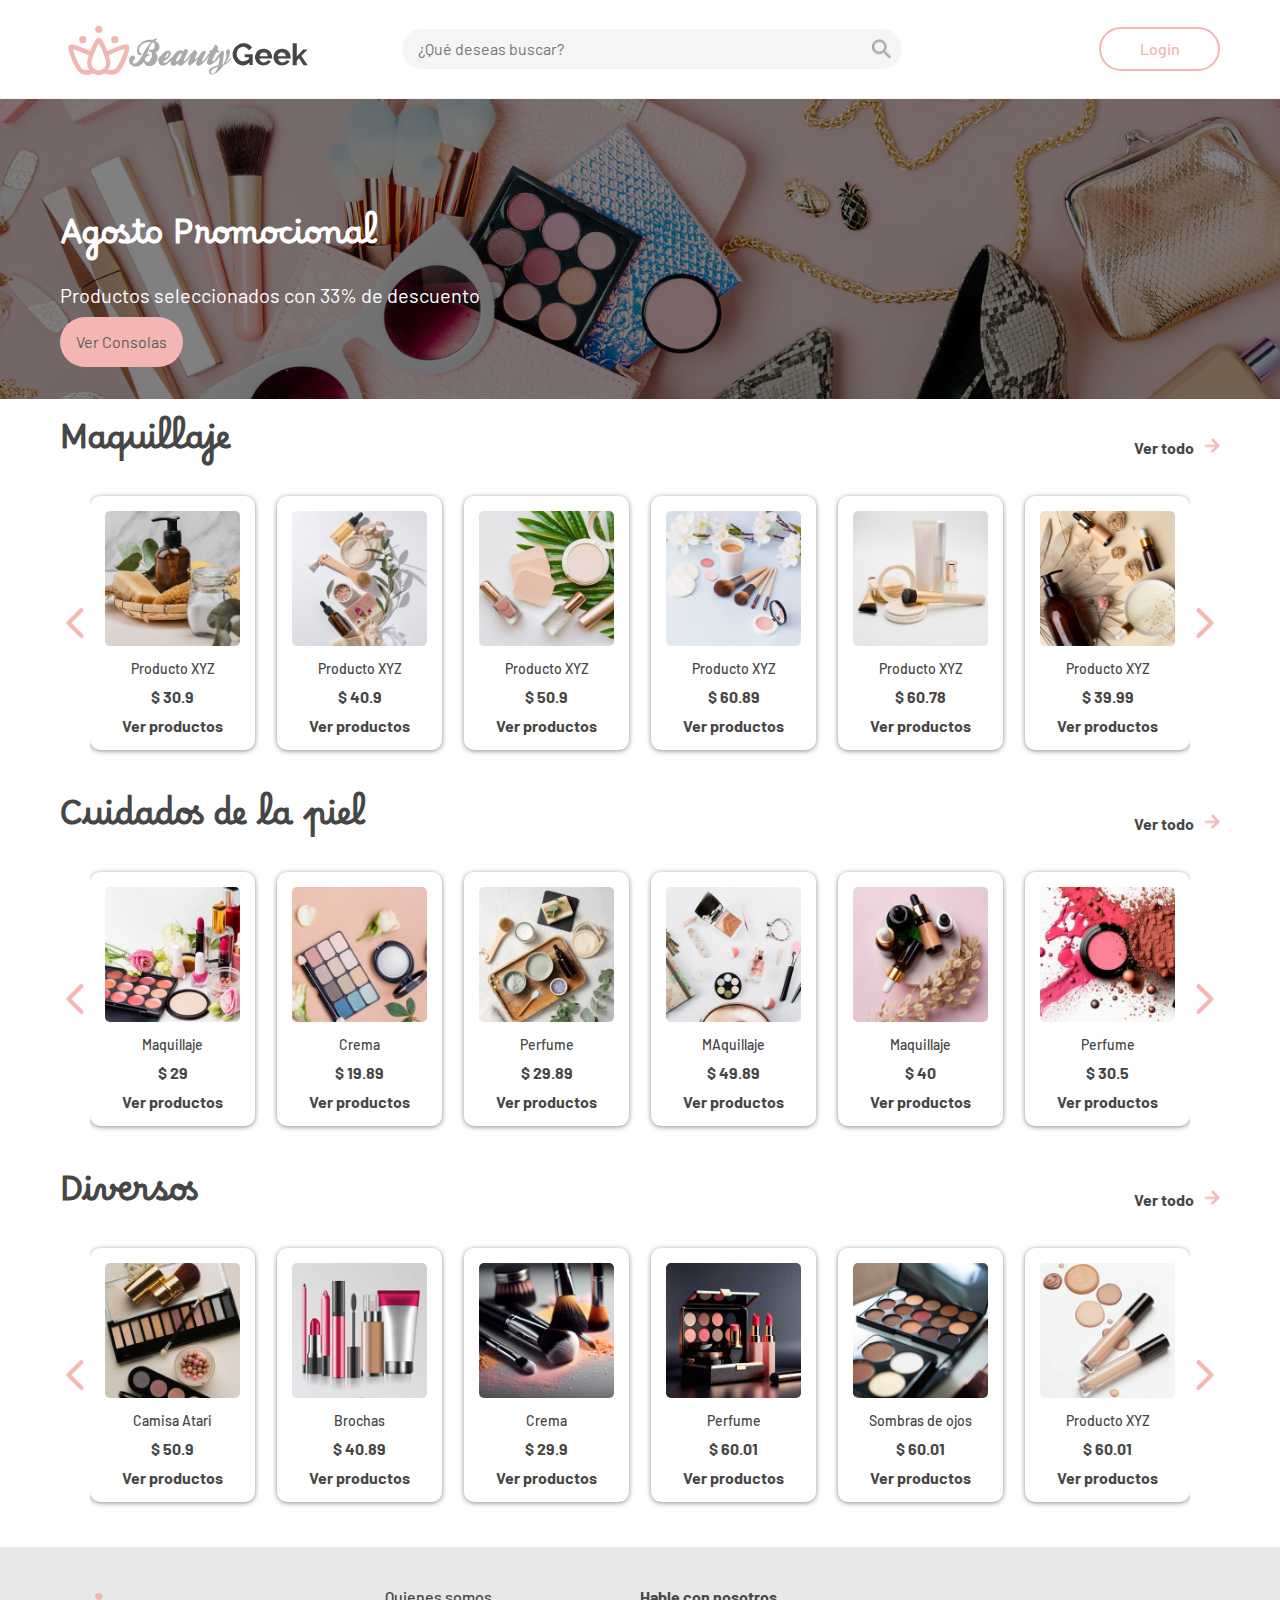
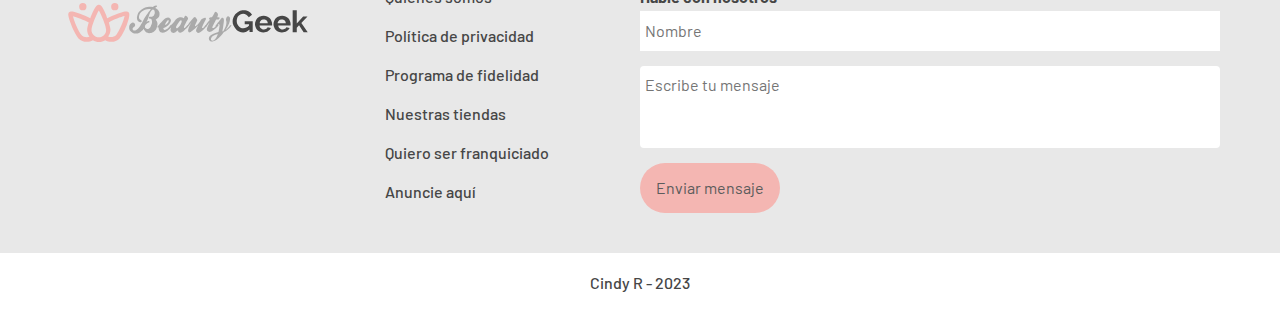
==== index.html @ 788abe6e "init commit" ====
<!DOCTYPE html>
<html lang="es">

<head>
  <meta charset="UTF-8">
  <meta http-equiv="X-UA-Compatible" content="IE=edge">
  <meta name="viewport" content="width=device-width, initial-scale=1.0">

  <link rel="preconnect" href="https://fonts.googleapis.com">
  <link rel="preconnect" href="https://fonts.gstatic.com" crossorigin>
  <link rel="preconnect" href="https://fonts.googleapis.com"> 
  <link rel="preconnect" href="https://fonts.gstatic.com" crossorigin> 
  <link href="https://fonts.googleapis.com/css2?family=Barlow:wght@400;500;700&family=Borel&display=swap" rel="stylesheet">
  <title>AluraGeek-CR</title>
  <link rel="stylesheet" href="assets/css/normalize.css">
  <link rel="stylesheet" href="assets/css/reset.css">
  <link rel="stylesheet" href="assets/css/color.css">
  <link rel="stylesheet" href="assets/css/components/nav-header.css">
  <link rel="stylesheet" href="assets/css/components/logo.css">
  <link rel="stylesheet" href="assets/css/components/footer.css">
  <link rel="stylesheet" href="assets/css/components/btn.css">
  <link rel="stylesheet" href="assets/css/components/content.css">
  <link rel="stylesheet" href="assets/css/pages/home/header.css">
</head>

<body>
  <nav class="navHeader" data-nav>
    <!--  JS -->
  </nav>
  <header>
    <div class="header__background"></div>
    <div class="header__promotions">
      <h1>Agosto Promocional</h1>
      <p>Productos seleccionados con 33% de descuento</p>
      <a href="./assets/pages/product/index.html?listIndex=1&id=1" class="btn__submit">Ver Consolas</a>
    </div>
  </header>

  <main>
    <section class="content">
      
    </section>
  </main>

  <footer data-footer>
    <!--  JS -->
  </footer>
  <script type="module" src="assets/js/index.js"></script>
</body>

</html>
---- assets/css/color.css ----
:root {
  --rosa_primary:#f4b6b2; 
  --rosa_secondary: rgb(250, 212, 213);
  --rosa_primary_hover: #c07974;
  --blue_img: #535353;
  --white_background: #F5F5F5;
  --white_footer: #e8e8e8;
  --white_100: #fff;
  --background_header: #000;  
  --error: rgb(207, 10, 10);
  --enviar: rgb(0, 126, 0);
}
---- assets/css/components/nav-header.css ----
@import '../color.css';

.navHeader{
  align-items: center;
  border-bottom: 1px solid var(--white_background);
  display: flex;
  flex-direction: column;
  gap: 15px;
  justify-content: space-between;
  padding: 20px;
  width: 100%;
}

.navHeader__left{
  align-items: center;
  column-gap: 32px;
  display: flex;
  justify-content: center;
  width: 100%;
}

.navHeader__search{
  display: none;
  max-width: 500px;
  position: relative;
  width: 100%;
}

.navHeader__search input{
  background: var(--white_background);
  border: 0;
  border-radius: 20px;
  height: 40px;
  padding: 8px 16px;
  width: 100%;
}
.navHeader input:focus{
  outline: none;
}

.navHeader__search--img{
  position: absolute;
  right: 10px;
  top: 50%;
  transform: translate(0,-50%);
  width: 20px;
}

.navHeader__login{
  align-items: center;
  display: flex;
  gap: 15px;
}
.navHeader__login img{
  cursor: pointer;
  height: 20px;
}

.lupa__hidden--input{
  border: 1px solid var(--blue_primary);
  border-radius: 999px;
  display: none;
  height: 40px;
  outline: none;
  padding-left: 10px;
  position: fixed;
  right: 50%;
  top: 70px;
  transform: translate(50%,0);
  width: 250px;
}

.show{
  display: block;
}

@media screen and (min-width: 380px){
  .navHeader{
    flex-direction: row;
    gap: 0;
  }  
  .navHeader__left{
    justify-content:flex-start;
    width: 90%;
  }
  .lupa__hidden--input{    
    right: 15px;
    top: 25px;
    transform: translate(0,0);
  }
}

@media screen and (min-width: 630px){
  .navHeader__search{
    display:block;
  } 
}

@media screen and (min-width: 768px){
  .navHeader{
    padding: 20px 60px;
  }
}
---- assets/css/components/logo.css ----
.logo a{
  display: flex;
  align-items: center;
  
}
.logo a img:first-child{
  margin: 0 5px;
  width: 80%;
}
---- assets/css/components/footer.css ----
@import '../color.css';

footer{
  background-color: var(--white_footer);
  font-size: 16px;
  font-style: normal;
  font-weight: 500;
  letter-spacing: 0em;
  line-height: 19px;
  position: relative;
  text-align: left;
  width: 100%;
}

.footer{  
  align-items: center;
  display: flex;
  flex-direction: column;
  gap: 20px;
  justify-content: space-between;  
  padding: 20px;  
}

.container{
  align-items: center;
  display: flex;
  flex-direction: column;
  gap: 15px;  
  justify-content: space-around;
  text-align: center;  
  width: 100%;
}

.footer__text{
  display: flex;
  flex-direction: column;
  row-gap: 20px;
  width: fit-content;  
}
.footer__forms{
  display: flex;
  flex-direction: column;
  row-gap: 5px;
  width: 100%;
}
.footer__forms p{
  font-size: 16px;
  font-weight: 700;
  line-height: 19px;
}
.footer__forms input[type=text],
.footer__forms textarea{
  border: 0;
  height: 40px;
  margin-bottom: 10px;
  padding-left: 5px;
  width:100%;
}
.footer__forms input[type=text]:focus,
.footer__forms textarea:focus{
  outline: none;
}

.footer__forms textarea{
  border-radius: 4px;
  height: 82px;
  padding-top: 10px;
  resize: none;
}

.footer__dev{
  background-color: var(--white_100);
  left: 0;
  padding: 20px 0;
  text-align: center;
  width: 100%;
}


@media screen and (min-width: 550px){
  .container{
    text-align: left;
    width: fit-content;
  }
  .footer{
    align-items: flex-start;
    flex-direction: row;
    gap: 20px;
    padding: 40px 60px;
  }
  .footer__forms{
    width: 70%;
  }
}

@media screen and (min-width: 768px){
  .footer__forms{
    width: 50%;
  }
}

@media screen and (min-width: 900px){
  .container{
    align-items: flex-start;
    flex-direction: row;
  }
}
---- assets/css/components/btn.css ----
@import '../color.css';

.btn__submit{
  color: #5c5c5c;
  cursor: pointer;
  background: var(--rosa_primary);
  border: 0;
  padding: 16px;
  transition: 0.4s;
  width: fit-content;
  border-radius: 25px;
}

.btn__login{
  border: 2px solid var(--rosa_primary);
  color: var(--rosa_primary);
  cursor: pointer;
  font-weight: 500;
  margin-left: 20px;
  padding: .7rem 2.4rem;
  transition: 0.4s;
  width: fit-content;
  border-radius: 25px;
}

.btn__login:hover{
  box-shadow: 1px 1px 8px 0px rgba(0,0,0,0.25);
}
.btn__submit:hover{
  background-color: var(--rosa_primary_hover);
}

#btn__color{
  color: var(--white_100);
} 

@media screen and (min-width: 630px) {
  .lupa__hidden{
    display: none;
  }
}
---- assets/css/components/content.css ----
@import '../color.css';

:root {
  --gap: 2%; 
}

main{
  padding: 30px 60px;
}

.content, .content__container{
  display: flex;
  flex-direction: column;
  row-gap: 40px;
  width: 100%; 
}

.content a{
  color: var(--blue_primary);
}

.content__container{
  row-gap: 14px;  
}

.content__title{
  align-items: center;
  display: flex;
  justify-content: space-between;
  width: 100%;
}
.content__title h2{
  font-family:'Borel', cursive;
  font-size: 32px;
  line-height: 38px;
}

.content__title div{
  align-items: center;
  display: flex;
}

.content__title a{
  column-gap: 10px;
  display: flex;
  font-size: 16px;
  font-weight: 700;
  line-height: 19px;
}
.content__title a img{
  height: 15px;
}

/**/

.card__container{
  display: flex;
  width:100%;
}

.span{
  align-items: center;
  cursor: pointer;
  display: flex;
  font-weight: bold;
  justify-content: center;
  vertical-align: center;
}
.span img{
  height: 30px;
}
.span:nth-last-of-type(2) img{
  transform: rotate(180deg)
}

.cards{
  column-gap: var(--gap);
  display: flex;
  flex-flow: row nowrap;
  overflow: hidden;
  padding: 15px 0;
  row-gap: 15px;
  width: 100%;
}
/*Estilizando las tarjetas*/
.content__card img{
  cursor: pointer;  
  max-height: 300px;
  width: 100%;
}
.content__card:hover{
  transform: scale(1.03);
}

.content__card{
  background-color: var(--white_100);
  box-shadow: 0px 1px 5px 0px rgba(28, 29, 4, 0.5);
  display: flex;
  flex-direction: column;
  flex-shrink: 0;
  justify-content: space-between; 
  padding: 15px;
  row-gap: 12px;
  transition: 0.3s;
  width: calc((100% / 6) - (var(--gap) - (var(--gap) / 6)));
  overflow: hidden;
  border-radius: 10px;
}

.card__info{
  display: flex;
  flex-direction: column;
  gap: 10px;
  text-align: center;
}
.content__card--title{
  font-size: 14px;
  font-weight: 500;
  line-height: 16px;
}

.content__card--price, .content__card a{
  font-size: 16px;
  font-weight: 700;
  line-height: 19px;
}

@media screen and (max-width: 920px) {   
  .content__card{
    width: calc((100% / 5) - (var(--gap) - (var(--gap) / 5))); 
  }
}

@media screen and (max-width: 790px) {  
  .content__card{
    width: calc((100% / 4) - (var(--gap) - (var(--gap) / 4))); 
  }
}

@media screen and (max-width: 668px) {  
  .content__card{
    width: calc((100% / 3) - (var(--gap) - (var(--gap) / 3))); 
  }
}
@media screen and (max-width: 545px) {  
  .content__card{
    width: calc((100% / 2) - (var(--gap) - (var(--gap) / 2)));      
  }
  
}

@media screen and (max-width: 420px) {  
  main{
    padding: 30px 20px;
  }
  .content__title h2{
    font-size: 20px;
    line-height: 26px;
  }
  .content__title a{
    font-size: 14px;
  }
  .content__card{
    width: 100%;  
  }
}
---- assets/css/pages/home/header.css ----
@import '../../color.css';

header{
  background-color: var(--background_header);
  height: 300px;
  padding-left: 20px;  
  position: relative;  
  width: 100%;
}

.header__background{
  background-image: url("../../../img/header.jpg");
  background-position: center;
  background-repeat: no-repeat;
  background-size: cover;
  height: 100%;
  left: 0;
  opacity: 50%;
  position: absolute;
  top: 0;
  width: 100%;
}
.header__promotions{
  bottom: 32px;
  display: flex;
  flex-direction: column;  
  position: absolute;
}

.header__promotions h1,
.header__promotions p{
  
  color: var(--white_100);
}

.header__promotions p{
  font-size: 16px;
  margin-bottom: 10px;
}

.header__promotions h1{
  font-family: 'Borel', cursive;
  font-size: 22px;
  font-weight: 700;
}

@media screen and (min-width: 500px) {
  header{
    padding-left: 60px;  
  }
  .header__promotions p{
    font-size: 20px;
  }

  .header__promotions h1{
    font-size: 32px;
  }
  
}
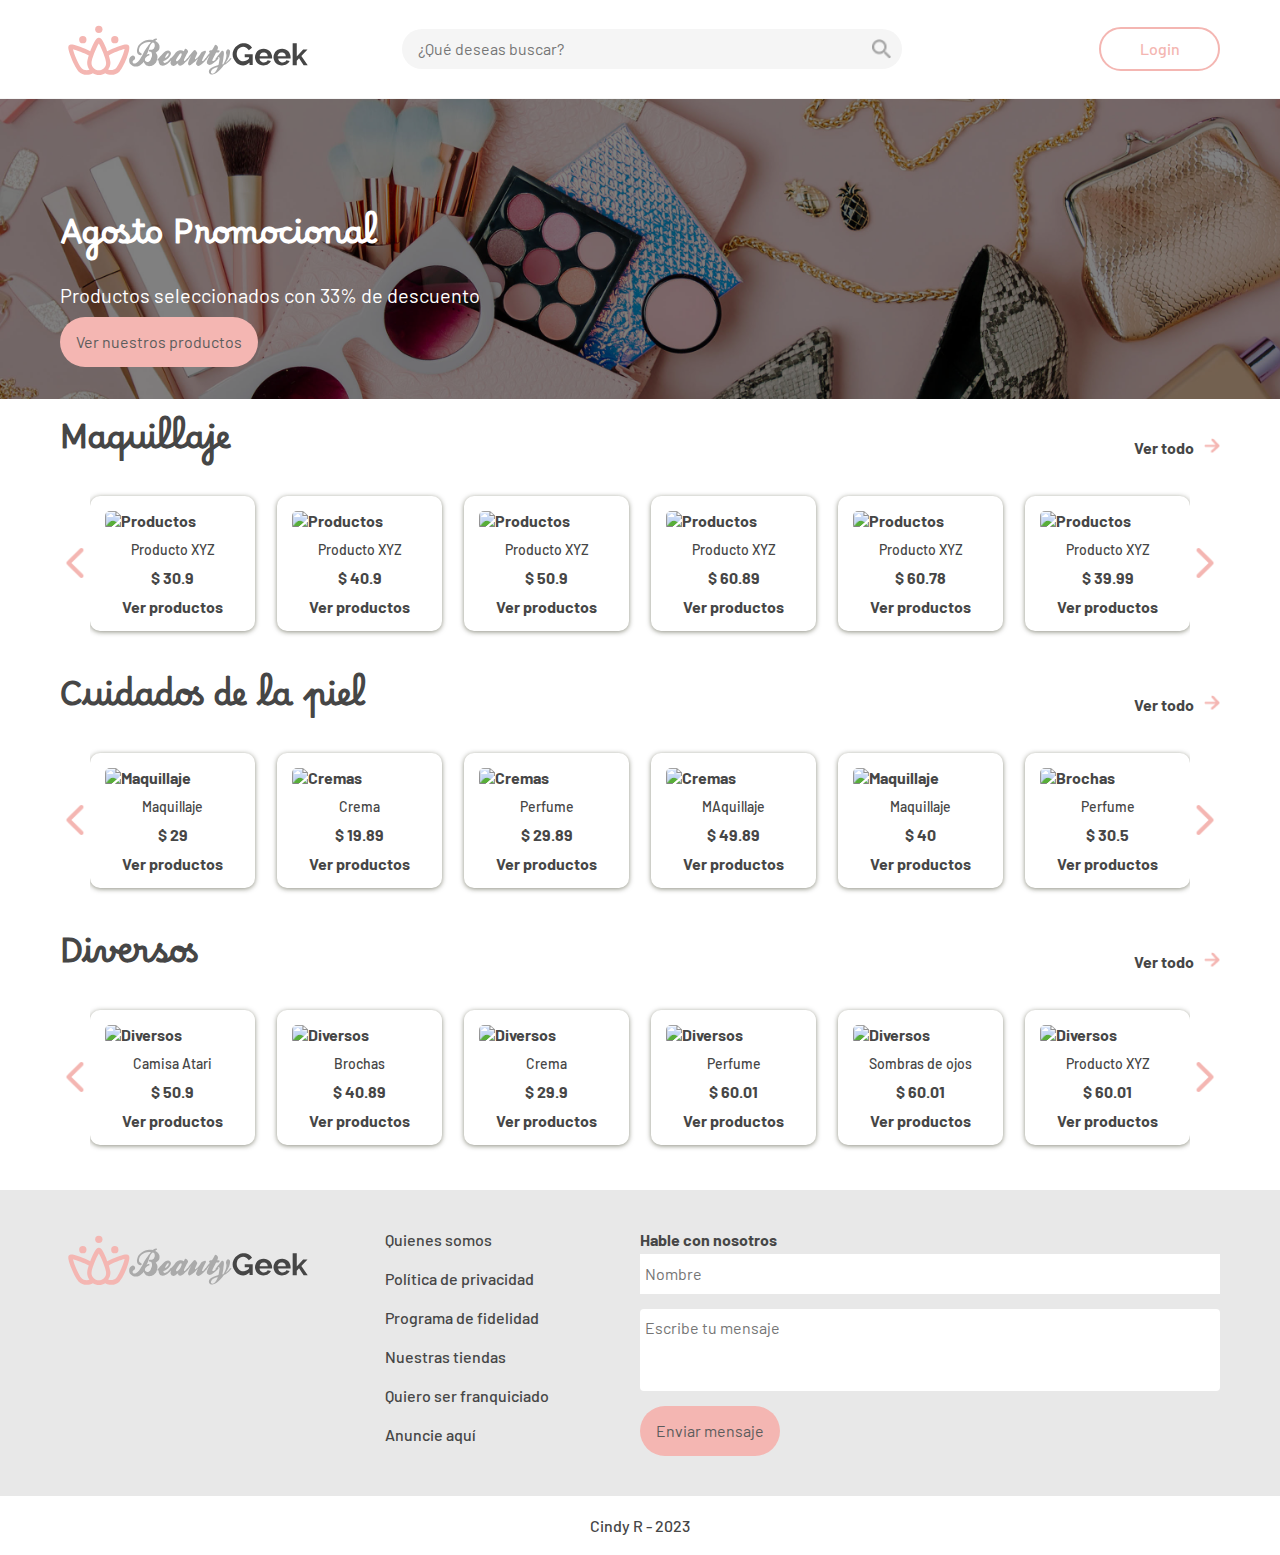
==== commit 6e9cf696: "Update index.html" ====
--- a/index.html
+++ b/index.html
@@ -32,7 +32,7 @@
     <div class="header__promotions">
       <h1>Agosto Promocional</h1>
       <p>Productos seleccionados con 33% de descuento</p>
-      <a href="./assets/pages/product/index.html?listIndex=1&id=1" class="btn__submit">Ver Consolas</a>
+      <a href="./assets/pages/product/index.html?listIndex=1&id=1" class="btn__submit">Ver nuestros productos</a>
     </div>
   </header>
 
